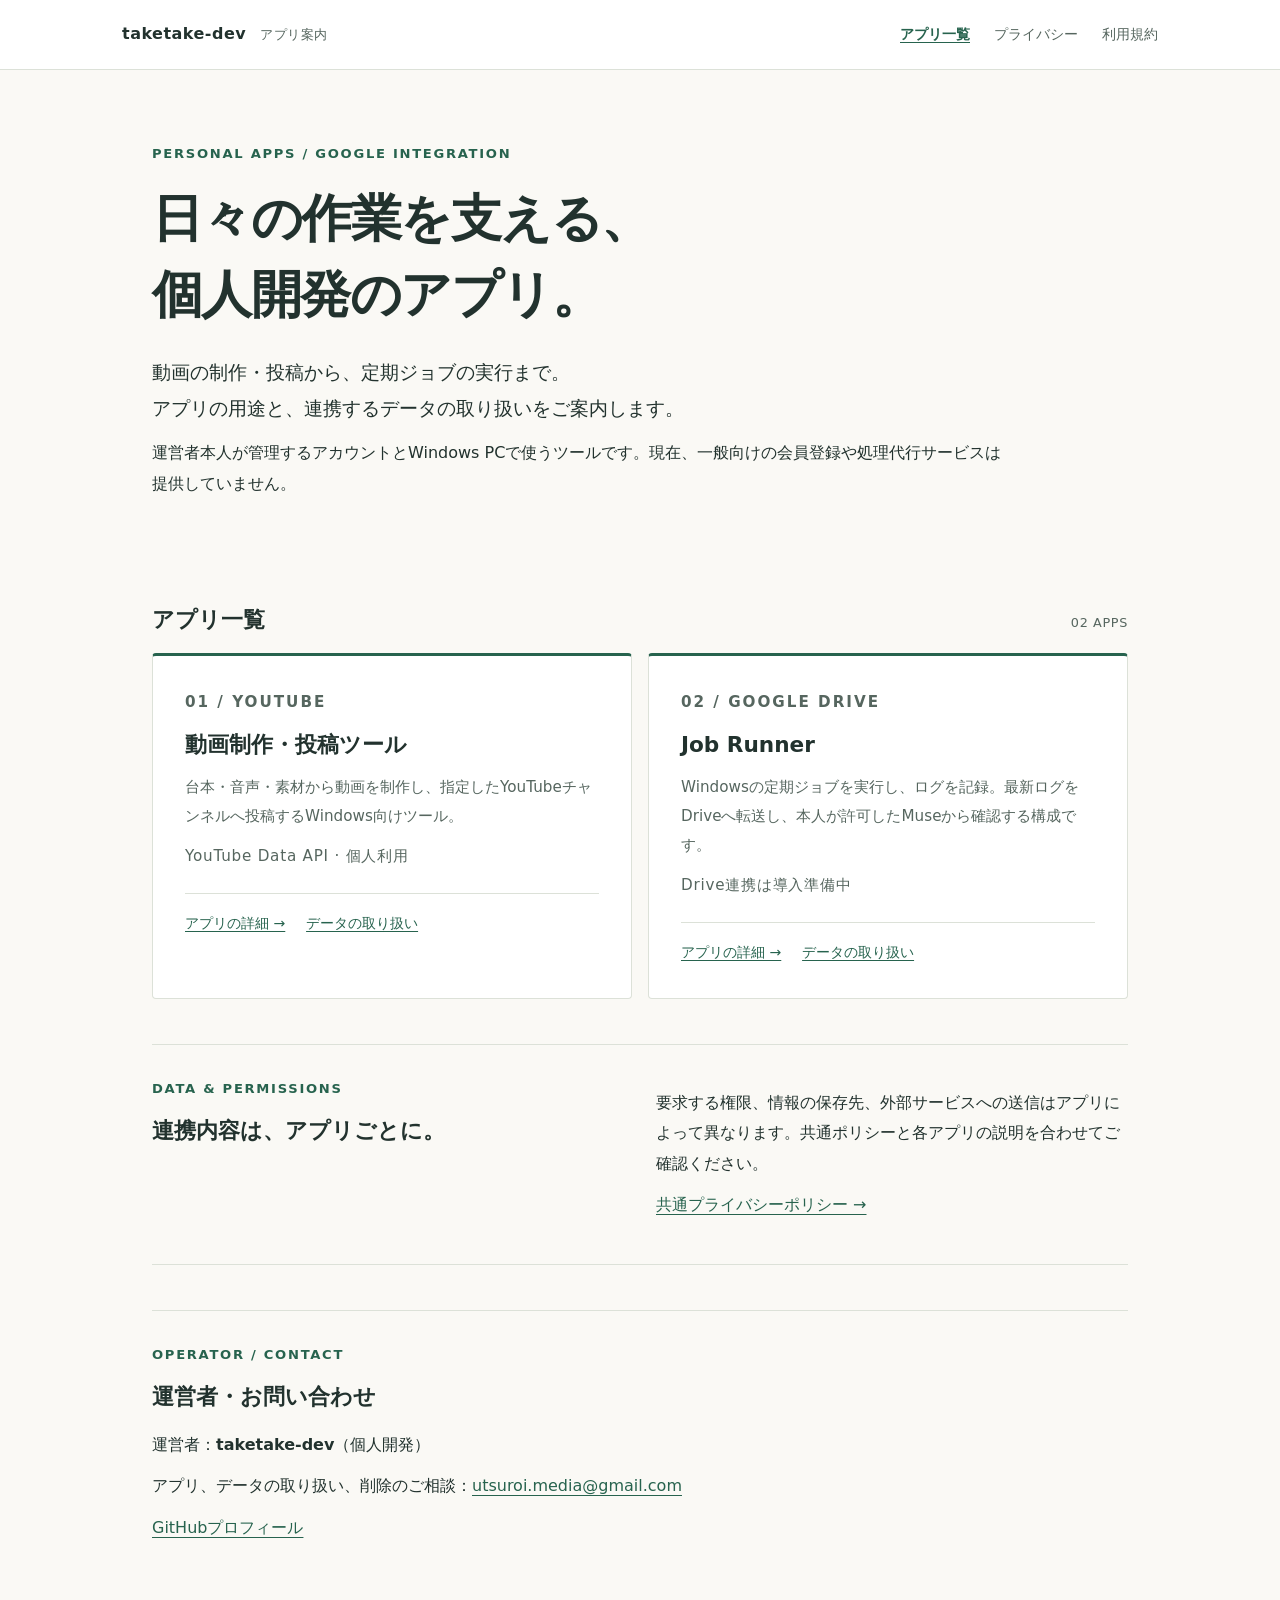
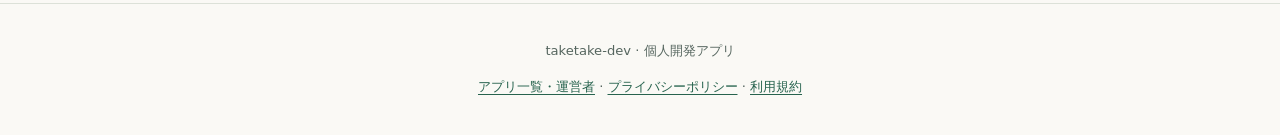
==== index.html @ 965fc2ea "feat: 個人開発アプリ共通の案内・Google連携ポリシーサイトへ拡張" ====
<!doctype html>
<html lang="ja">
<head>
  <meta charset="utf-8">
  <meta name="viewport" content="width=device-width, initial-scale=1">
  <meta name="description" content="taketake-devの個人開発アプリ一覧。動画制作・投稿ツールとJob Runnerの用途、Google連携、データの取り扱いをご案内します。">
  <title>個人開発アプリとGoogle連携 | taketake-dev アプリ案内</title>
  <link rel="stylesheet" href="styles.css">
</head>
<body>
  <a class="skip-link" href="#main">本文へ移動</a>
  <header class="site-header"><div class="header-inner">
    <a class="brand" href="index.html">taketake-dev <span>アプリ案内</span></a>
    <nav aria-label="メインナビゲーション"><a href="index.html" aria-current="page">アプリ一覧</a><a href="privacy.html">プライバシー</a><a href="terms.html">利用規約</a></nav>
  </div></header>
  <main id="main" class="home">

<section class="hero"><p class="eyebrow">PERSONAL APPS / GOOGLE INTEGRATION</p><h1>日々の作業を支える、<br>個人開発のアプリ。</h1><p class="lead">動画の制作・投稿から、定期ジョブの実行まで。<br>アプリの用途と、連携するデータの取り扱いをご案内します。</p><p>運営者本人が管理するアカウントとWindows PCで使うツールです。現在、一般向けの会員登録や処理代行サービスは提供していません。</p></section>
<section aria-labelledby="apps"><div class="section-heading"><h2 id="apps">アプリ一覧</h2><span>02 APPS</span></div><div class="cards app-cards">
<article class="card"><p class="eyebrow">01 / YOUTUBE</p><h3><a href="apps/video-publishing/">動画制作・投稿ツール</a></h3><p>台本・音声・素材から動画を制作し、指定したYouTubeチャンネルへ投稿するWindows向けツール。</p><p class="tag">YouTube Data API · 個人利用</p><div class="card-links"><a href="apps/video-publishing/">アプリの詳細 →</a><a href="apps/video-publishing/privacy.html">データの取り扱い</a></div></article>
<article class="card"><p class="eyebrow">02 / GOOGLE DRIVE</p><h3><a href="apps/job-runner/">Job Runner</a></h3><p>Windowsの定期ジョブを実行し、ログを記録。最新ログをDriveへ転送し、本人が許可したMuseから確認する構成です。</p><p class="tag">Drive連携は導入準備中</p><div class="card-links"><a href="apps/job-runner/">アプリの詳細 →</a><a href="apps/job-runner/privacy.html">データの取り扱い</a></div></article></div></section>
<section class="principle-grid"><div><p class="eyebrow">DATA & PERMISSIONS</p><h2>連携内容は、アプリごとに。</h2></div><div><p>要求する権限、情報の保存先、外部サービスへの送信はアプリによって異なります。共通ポリシーと各アプリの説明を合わせてご確認ください。</p><p><a href="privacy.html">共通プライバシーポリシー →</a></p></div></section>
<section class="contact" id="operator"><p class="eyebrow">OPERATOR / CONTACT</p><h2>運営者・お問い合わせ</h2><p>運営者：<strong>taketake-dev</strong>（個人開発）</p><p>アプリ、データの取り扱い、削除のご相談：<a href="mailto:utsuroi.media@gmail.com">utsuroi.media@gmail.com</a></p><p><a href="https://github.com/taketake-dev">GitHubプロフィール</a></p></section>
  </main>
  <footer><p>taketake-dev · 個人開発アプリ</p><p><a href="index.html">アプリ一覧・運営者</a> · <a href="privacy.html">プライバシーポリシー</a> · <a href="terms.html">利用規約</a></p></footer>
</body>
</html>
---- styles.css ----
:root { color-scheme: light; --ink: #22322e; --muted: #56665f; --accent: #27634e; --paper: #faf9f5; --line: #dce1d8; }
* { box-sizing: border-box; }
body { margin: 0; background: var(--paper); color: var(--ink); font-family: system-ui, -apple-system, "Segoe UI", "Noto Sans JP", sans-serif; line-height: 1.9; overflow-wrap: anywhere; }
a { color: var(--accent); text-underline-offset: .22em; }
a:hover { text-decoration-thickness: 2px; }
a:focus-visible { outline: 3px solid var(--accent); outline-offset: 5px; border-radius: 2px; }
.skip-link { position: absolute; left: 1rem; top: -6rem; background: white; padding: .6rem 1rem; z-index: 10; }
.skip-link:focus { top: .5rem; }
.site-header { border-bottom: 1px solid var(--line); background: #fff; }
.header-inner { max-width: 1100px; margin: auto; padding: 1.2rem 2rem; display: flex; align-items: center; justify-content: space-between; gap: 1rem 2rem; flex-wrap: wrap; }
.brand { color: var(--ink); font-weight: 750; text-decoration: none; letter-spacing: .03em; }
nav { display: flex; flex-wrap: wrap; gap: .5rem 1.5rem; font-size: .9rem; }
nav a { color: var(--muted); text-decoration: none; }
nav a[aria-current="page"] { color: var(--accent); text-decoration: underline; font-weight: 700; }
main { max-width: 1040px; margin: auto; padding: 0 2rem 3rem; }
.hero { padding: 4.5rem 0 3rem; max-width: 790px; }
.eyebrow { color: var(--accent); font-size: .82rem; font-weight: 700; letter-spacing: .13em; margin: 0 0 .8rem; }
h1, h2, h3 { line-height: 1.5; text-wrap: pretty; }
h1 { font-size: clamp(2rem, 5vw, 3.3rem); letter-spacing: -.03em; margin: 0 0 1.4rem; }
h2 { font-size: 1.4rem; margin: 0 0 1rem; }
h3 { font-size: 1.1rem; margin: .5rem 0; }
p { margin: .7rem 0; }
.lead { font-size: 1.18rem; }
main > section:not(.hero) { margin-top: 2.8rem; }
.cards { display: grid; grid-template-columns: repeat(3, 1fr); gap: 1rem; }
.card { background: #fff; padding: 1.5rem; border: 1px solid var(--line); border-radius: 10px; }
.card p { font-size: .95rem; color: var(--muted); }
.step { color: var(--accent); font-size: .8rem; font-weight: 700; letter-spacing: .08em; }
.contact { border-top: 1px solid var(--line); padding-top: 2rem; }
.document { max-width: 850px; padding-top: 3rem; }
.document h1 { font-size: clamp(1.9rem, 4vw, 2.5rem); margin-bottom: .7rem; }
.updated { color: var(--muted); font-size: .9rem; margin-bottom: 2rem; }
.document section { margin-top: 2.2rem; }
.document h2 { font-size: 1.2rem; }
ul { padding-left: 1.5rem; }
li + li { margin-top: .6rem; }
footer { border-top: 1px solid var(--line); padding: 1.5rem 2rem; font-size: .82rem; color: var(--muted); text-align: center; }
@media (max-width: 680px) { .header-inner { padding: 1rem 1.25rem; } main { padding-left: 1.25rem; padding-right: 1.25rem; } .hero { padding-top: 3rem; } .cards { grid-template-columns: 1fr; } .document { padding-top: 2rem; } }

.brand span { font-size: .8rem; font-weight: 500; margin-left: .5rem; color: var(--muted); }
.hero { max-width: 850px; }
.hero h1 { font-size: clamp(2rem, 4.6vw, 3.2rem); }
.section-heading { display: flex; align-items: baseline; justify-content: space-between; gap: 1rem; }
.section-heading span, .tag { color: var(--muted); font-size: .8rem; letter-spacing: .05em; }
.app-cards .card { padding: 2rem; border-radius: 4px; border-top: 3px solid var(--accent); }
.app-cards { grid-template-columns: repeat(2, 1fr); }
.app-cards h3 { font-size: 1.35rem; }
.app-cards h3 a { color: var(--ink); text-decoration: none; }
.card-links { border-top: 1px solid var(--line); padding-top: 1rem; margin-top: 1.4rem; display: flex; flex-wrap: wrap; gap: .5rem 1.3rem; font-size: .88rem; }
.principle-grid { display: grid; grid-template-columns: 1fr 1fr; gap: 2rem; border-block: 1px solid var(--line); padding-block: 2rem; }
.notice { padding: 1.25rem 1.5rem; border-left: 4px solid var(--accent); background: #edf2eb; margin-block: 1.5rem; }
.notice p { font-size: .95rem; }
.data-list dt { font-weight: 700; margin-top: 1.3rem; }
.data-list dd { margin: .4rem 0 0; }
code { font-size: .9em; padding: .1em .25em; background: #eaf0e8; border-radius: 3px; overflow-wrap: anywhere; }
.flow li { padding-left: .5rem; }
.flow p { color: var(--muted); }
@media (max-width: 680px) { .principle-grid, .app-cards { grid-template-columns: 1fr; gap: .5rem; } .app-cards .card { padding: 1.4rem; } .brand span { margin-left: .25rem; } }
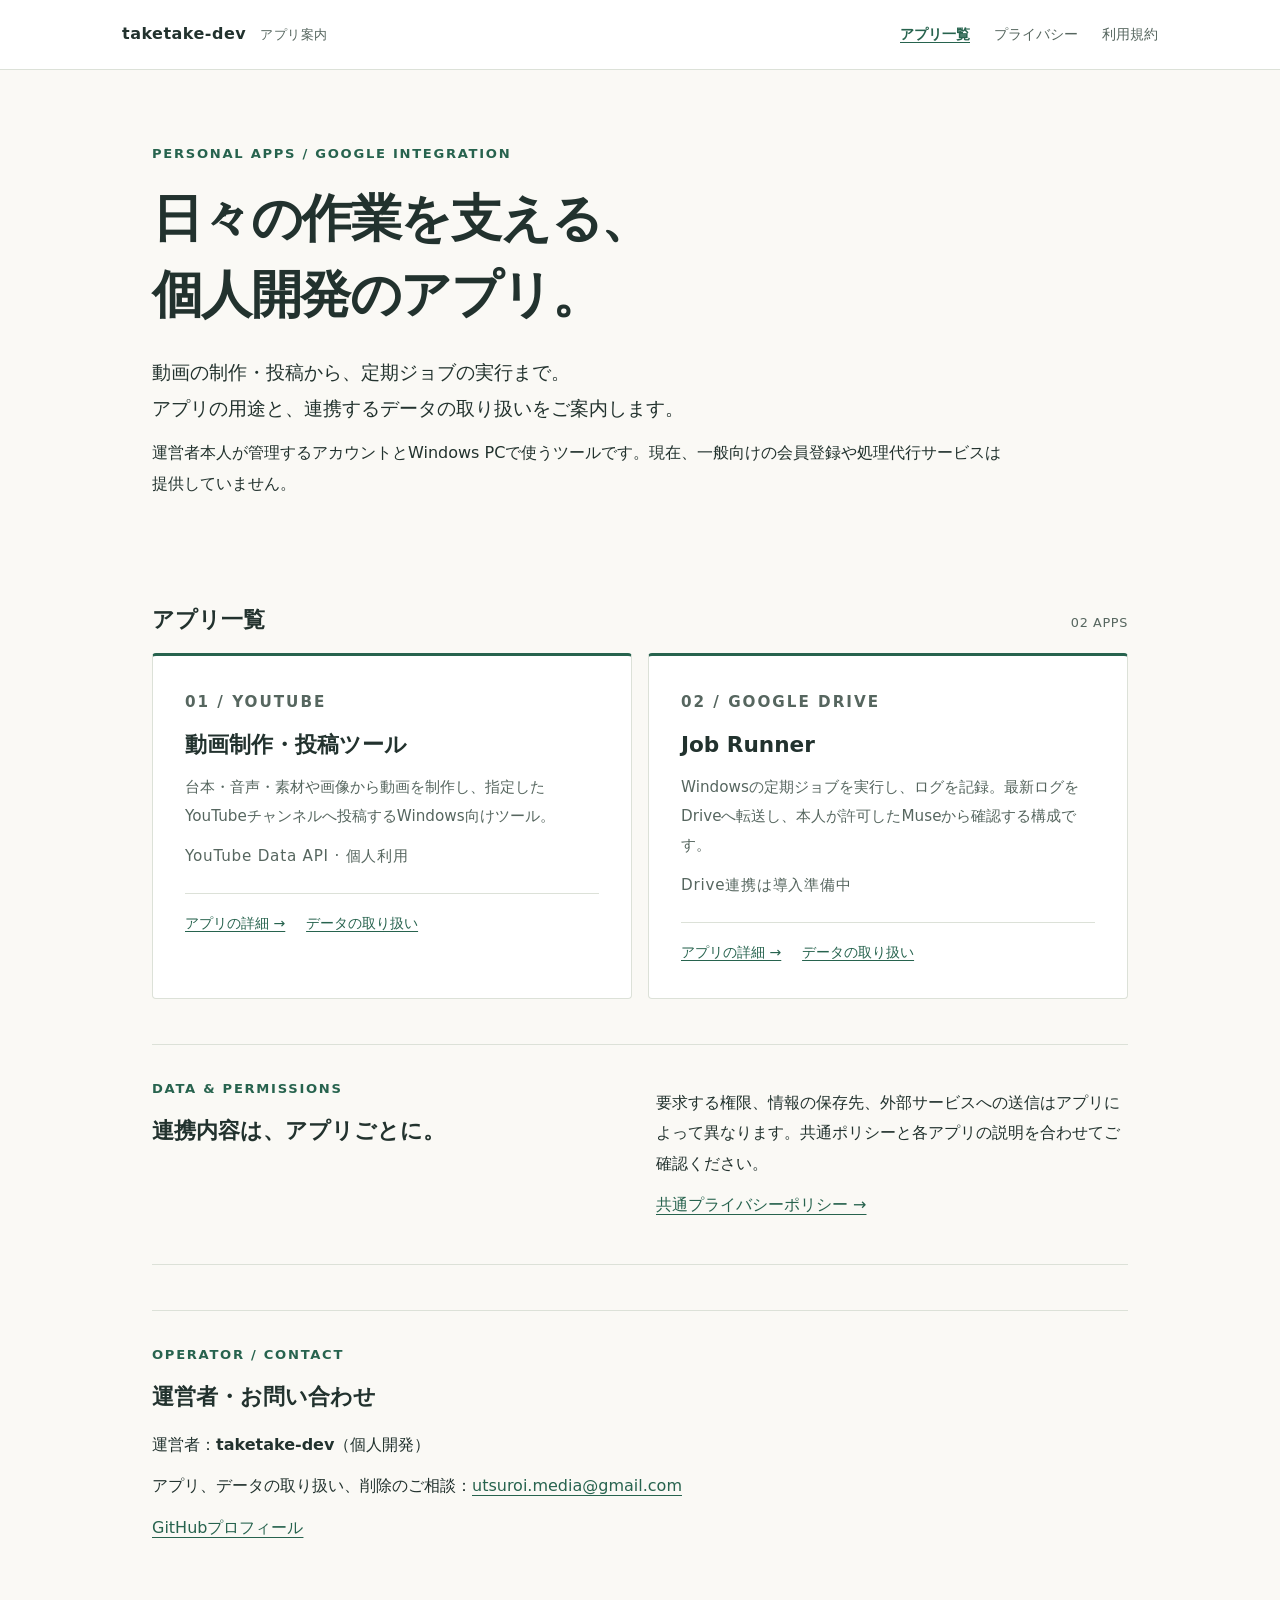
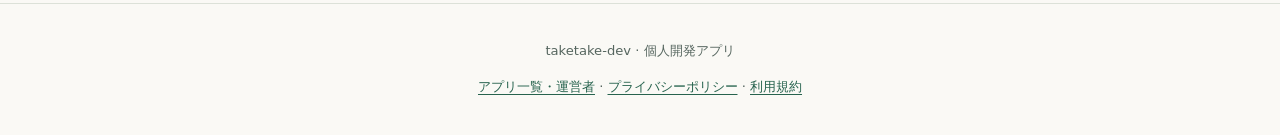
==== commit 98e54c58: "docs: Shorts連携の認証情報の扱いを記載" ====
--- a/index.html
+++ b/index.html
@@ -17,7 +17,7 @@
 
 <section class="hero"><p class="eyebrow">PERSONAL APPS / GOOGLE INTEGRATION</p><h1>日々の作業を支える、<br>個人開発のアプリ。</h1><p class="lead">動画の制作・投稿から、定期ジョブの実行まで。<br>アプリの用途と、連携するデータの取り扱いをご案内します。</p><p>運営者本人が管理するアカウントとWindows PCで使うツールです。現在、一般向けの会員登録や処理代行サービスは提供していません。</p></section>
 <section aria-labelledby="apps"><div class="section-heading"><h2 id="apps">アプリ一覧</h2><span>02 APPS</span></div><div class="cards app-cards">
-<article class="card"><p class="eyebrow">01 / YOUTUBE</p><h3><a href="apps/video-publishing/">動画制作・投稿ツール</a></h3><p>台本・音声・素材から動画を制作し、指定したYouTubeチャンネルへ投稿するWindows向けツール。</p><p class="tag">YouTube Data API · 個人利用</p><div class="card-links"><a href="apps/video-publishing/">アプリの詳細 →</a><a href="apps/video-publishing/privacy.html">データの取り扱い</a></div></article>
+<article class="card"><p class="eyebrow">01 / YOUTUBE</p><h3><a href="apps/video-publishing/">動画制作・投稿ツール</a></h3><p>台本・音声・素材や画像から動画を制作し、指定したYouTubeチャンネルへ投稿するWindows向けツール。</p><p class="tag">YouTube Data API · 個人利用</p><div class="card-links"><a href="apps/video-publishing/">アプリの詳細 →</a><a href="apps/video-publishing/privacy.html">データの取り扱い</a></div></article>
 <article class="card"><p class="eyebrow">02 / GOOGLE DRIVE</p><h3><a href="apps/job-runner/">Job Runner</a></h3><p>Windowsの定期ジョブを実行し、ログを記録。最新ログをDriveへ転送し、本人が許可したMuseから確認する構成です。</p><p class="tag">Drive連携は導入準備中</p><div class="card-links"><a href="apps/job-runner/">アプリの詳細 →</a><a href="apps/job-runner/privacy.html">データの取り扱い</a></div></article></div></section>
 <section class="principle-grid"><div><p class="eyebrow">DATA & PERMISSIONS</p><h2>連携内容は、アプリごとに。</h2></div><div><p>要求する権限、情報の保存先、外部サービスへの送信はアプリによって異なります。共通ポリシーと各アプリの説明を合わせてご確認ください。</p><p><a href="privacy.html">共通プライバシーポリシー →</a></p></div></section>
 <section class="contact" id="operator"><p class="eyebrow">OPERATOR / CONTACT</p><h2>運営者・お問い合わせ</h2><p>運営者：<strong>taketake-dev</strong>（個人開発）</p><p>アプリ、データの取り扱い、削除のご相談：<a href="mailto:utsuroi.media@gmail.com">utsuroi.media@gmail.com</a></p><p><a href="https://github.com/taketake-dev">GitHubプロフィール</a></p></section>
